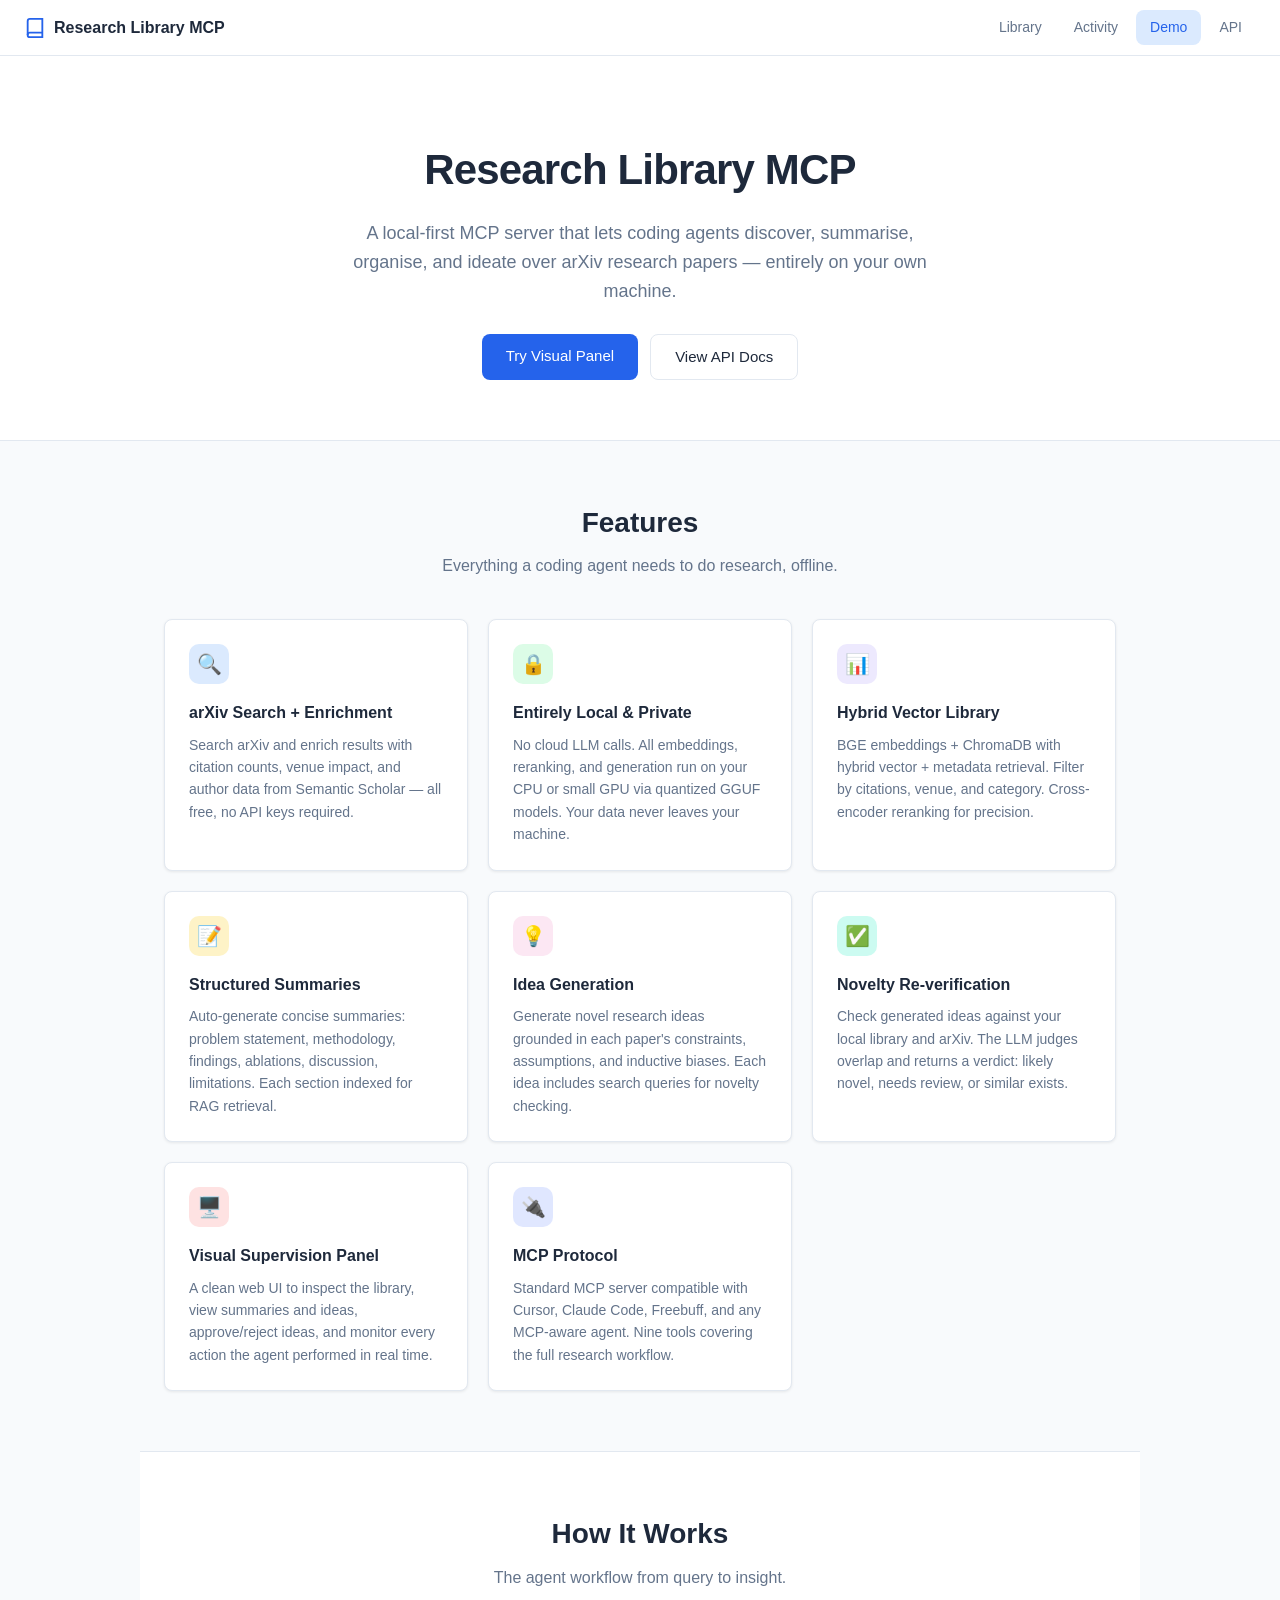
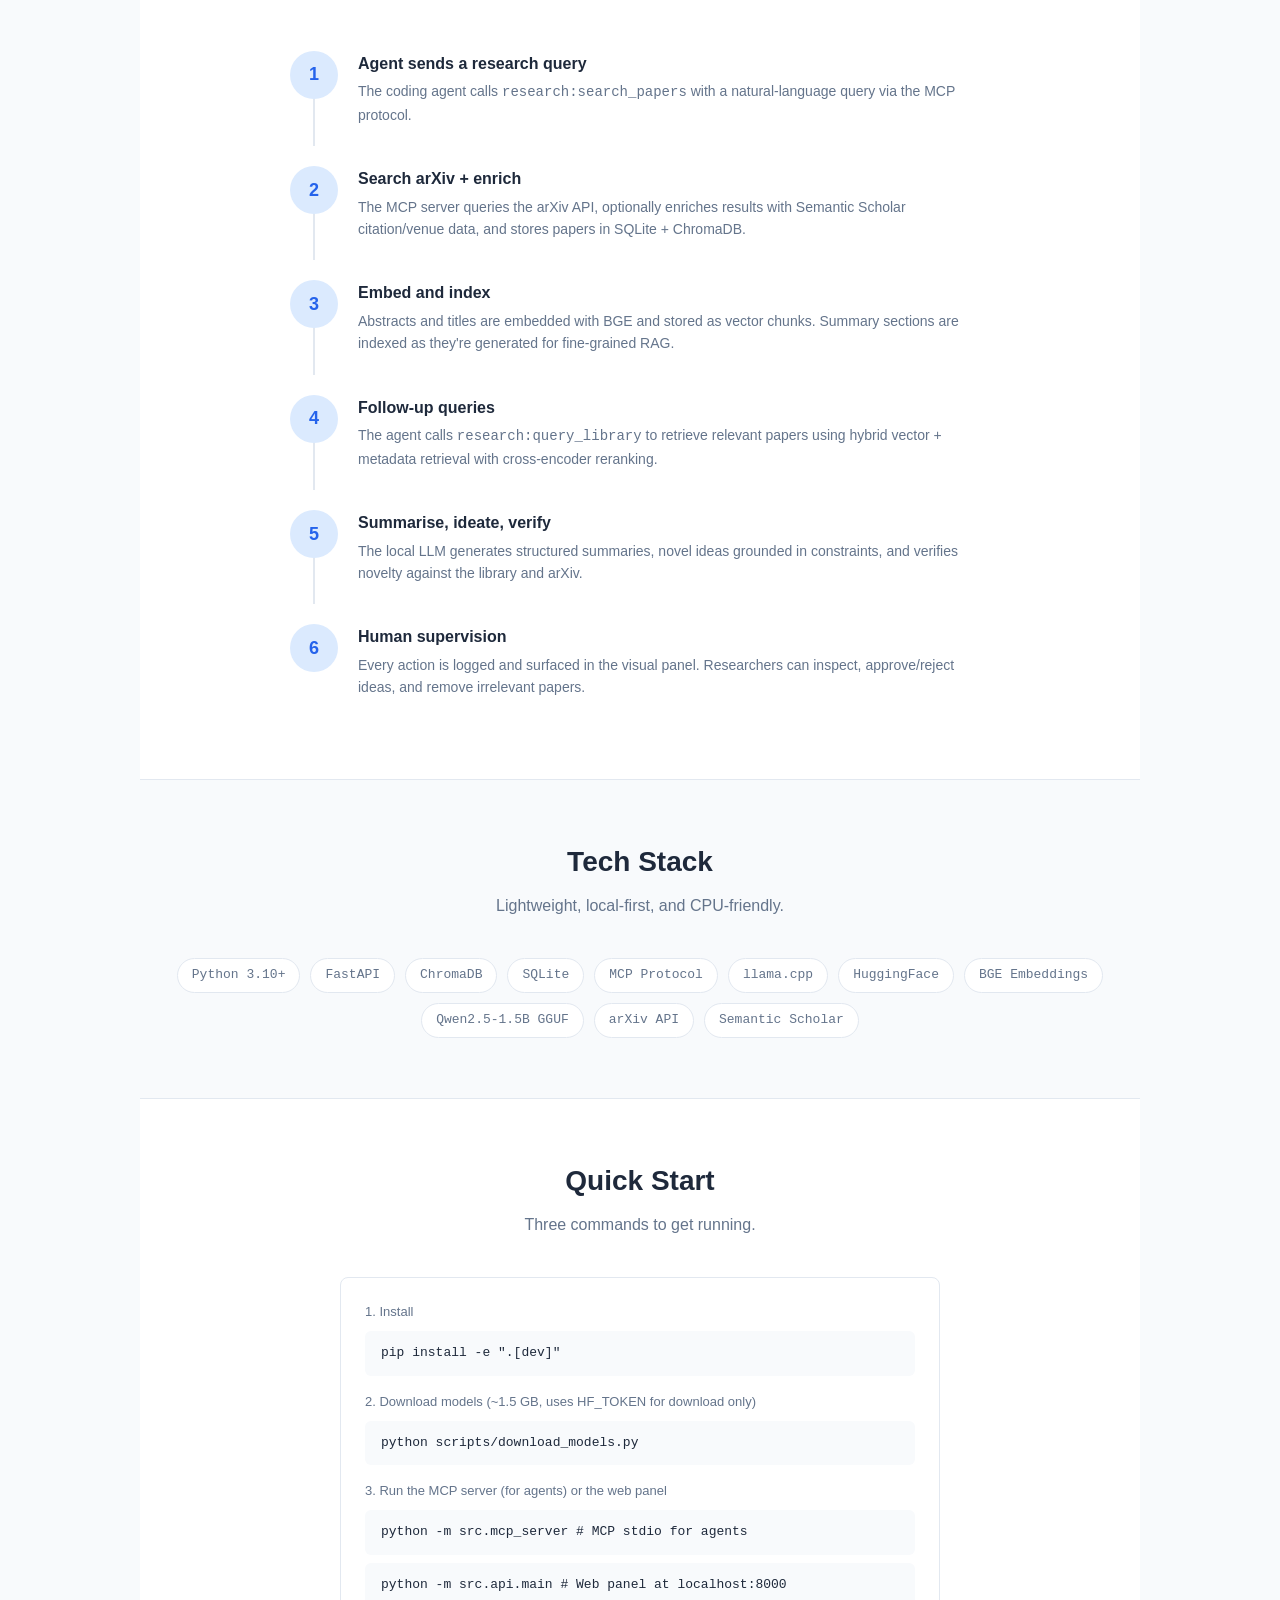
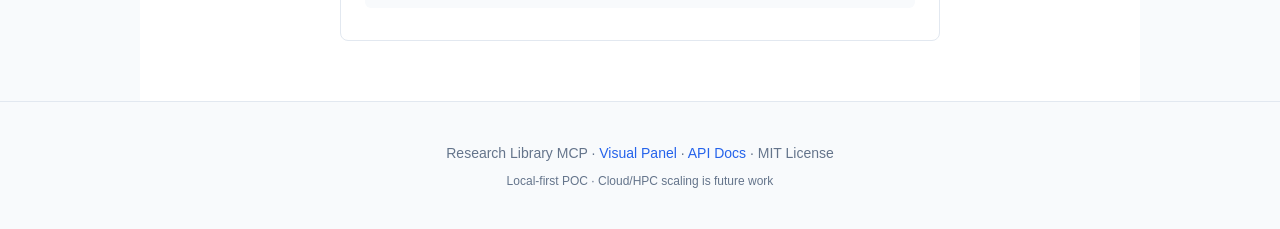
==== src/api/frontend/demo/index.html @ 511973da "M9-M10: smoke tests (gitignored) + demo web page - tests/smoke/test_end_to_end.py: gitignored E2E sm" ====
<!DOCTYPE html>
<html lang="en">
<head>
  <meta charset="UTF-8">
  <meta name="viewport" content="width=device-width, initial-scale=1.0">
  <title>Research Library MCP — Demo</title>
  <style>
    :root {
      --bg: #f8fafc; --surface: #fff; --border: #e2e8f0;
      --text: #1e293b; --muted: #64748b; --primary: #2563eb;
      --primary-hover: #1d4ed8; --primary-light: #dbeafe;
      --success: #16a34a; --success-light: #dcfce7;
      --radius: 8px; --shadow: 0 1px 3px rgba(0,0,0,.08);
      --mono: "SF Mono", Consolas, monospace;
    }
    * { margin:0; padding:0; box-sizing:border-box; }
    body {
      font-family: -apple-system, BlinkMacSystemFont, "Segoe UI", Roboto, sans-serif;
      background: var(--bg); color: var(--text); line-height: 1.6;
    }
    nav {
      display:flex; align-items:center; justify-content:space-between;
      padding: 0 24px; height:56px; background:var(--surface);
      border-bottom:1px solid var(--border); position:sticky; top:0; z-index:100;
    }
    .nav-brand { display:flex; align-items:center; gap:8px; font-weight:700; font-size:16px; }
    .nav-brand svg { width:22px; height:22px; color:var(--primary); }
    .nav-links { display:flex; gap:4px; }
    .nav-links a {
      padding:6px 14px; border-radius:var(--radius); text-decoration:none;
      color:var(--muted); font-size:14px; font-weight:500; transition:all .15s;
    }
    .nav-links a:hover { background:var(--bg); color:var(--text); }
    .nav-links a.active { background:var(--primary-light); color:var(--primary); }

    .hero {
      text-align:center; padding:80px 24px 60px; background:var(--surface);
      border-bottom:1px solid var(--border);
    }
    .hero h1 { font-size:42px; font-weight:800; margin-bottom:16px; letter-spacing:-.02em; }
    .hero p { font-size:18px; color:var(--muted); max-width:600px; margin:0 auto 28px; }
    .hero .cta { display:flex; gap:12px; justify-content:center; }
    .btn {
      padding:10px 24px; border:none; border-radius:var(--radius);
      font-size:15px; font-weight:500; cursor:pointer; transition:all .15s;
      text-decoration:none; display:inline-block;
    }
    .btn-primary { background:var(--primary); color:#fff; }
    .btn-primary:hover { background:var(--primary-hover); }
    .btn-ghost { background:transparent; color:var(--text); border:1px solid var(--border); }
    .btn-ghost:hover { background:var(--bg); }

    .section { max-width:1000px; margin:0 auto; padding:60px 24px; }
    .section h2 { font-size:28px; font-weight:700; margin-bottom:8px; text-align:center; }
    .section .subtitle { text-align:center; color:var(--muted); margin-bottom:40px; font-size:16px; }

    .features-grid {
      display:grid; grid-template-columns:repeat(auto-fill, minmax(280px, 1fr));
      gap:20px;
    }
    .feature-card {
      background:var(--surface); border:1px solid var(--border); border-radius:var(--radius);
      box-shadow:var(--shadow); padding:24px; transition:transform .15s, box-shadow .15s;
    }
    .feature-card:hover { transform:translateY(-2px); box-shadow:0 4px 12px rgba(0,0,0,.10); }
    .feature-card .icon {
      width:40px; height:40px; border-radius:10px; display:flex;
      align-items:center; justify-content:center; font-size:20px; margin-bottom:16px;
    }
    .feature-card h3 { font-size:16px; font-weight:600; margin-bottom:8px; }
    .feature-card p { font-size:14px; color:var(--muted); }

    .workflow { display:flex; flex-direction:column; gap:0; max-width:700px; margin:0 auto; }
    .workflow-step {
      display:flex; gap:20px; padding:20px 0; position:relative;
    }
    .workflow-step:not(:last-child)::after {
      content:""; position:absolute; left:23px; top:60px; bottom:0;
      width:2px; background:var(--border);
    }
    .workflow-num {
      width:48px; height:48px; border-radius:50%; background:var(--primary-light);
      color:var(--primary); display:flex; align-items:center; justify-content:center;
      font-size:18px; font-weight:700; flex-shrink:0; z-index:1;
    }
    .workflow-body h4 { font-size:16px; font-weight:600; margin-bottom:4px; }
    .workflow-body p { font-size:14px; color:var(--muted); }

    .badges { display:flex; gap:10px; flex-wrap:wrap; justify-content:center; }
    .badge {
      padding:6px 14px; border-radius:20px; background:var(--surface);
      border:1px solid var(--border); font-size:13px; font-weight:500;
      color:var(--muted); font-family:var(--mono);
    }

    .quick-start {
      background:var(--surface); border:1px solid var(--border);
      border-radius:var(--radius); padding:24px; max-width:600px; margin:0 auto;
    }
    .quick-start code {
      display:block; font-family:var(--mono); font-size:13px;
      padding:12px 16px; background:var(--bg); border-radius:6px;
      margin:8px 0; overflow-x:auto; color:var(--text);
    }
    .quick-start .label { font-size:13px; color:var(--muted); margin-top:16px; margin-bottom:4px; }
    .quick-start .label:first-child { margin-top:0; }

    footer {
      text-align:center; padding:40px 24px; border-top:1px solid var(--border);
      color:var(--muted); font-size:14px;
    }
    footer a { color:var(--primary); text-decoration:none; }
    footer a:hover { text-decoration:underline; }

    @media (max-width:768px) {
      .hero h1 { font-size:30px; }
      .hero p { font-size:16px; }
      .section { padding:40px 16px; }
    }
  </style>
</head>
<body>

<!-- Nav -->
<nav>
  <div class="nav-brand">
    <svg viewBox="0 0 24 24" fill="none" stroke="currentColor" stroke-width="2">
      <path d="M4 19.5A2.5 2.5 0 016.5 17H20"/><path d="M6.5 2H20v20H6.5A2.5 2.5 0 014 19.5v-15A2.5 2.5 0 016.5 2z"/>
    </svg>
    <span>Research Library MCP</span>
  </div>
  <div class="nav-links">
    <a href="/">Library</a>
    <a href="/activity">Activity</a>
    <a href="/demo" class="active">Demo</a>
    <a href="/docs">API</a>
  </div>
</nav>

<!-- Hero -->
<section class="hero">
  <h1>Research Library MCP</h1>
  <p>A local-first MCP server that lets coding agents discover, summarise, organise, and ideate over arXiv research papers — entirely on your own machine.</p>
  <div class="cta">
    <a href="/" class="btn btn-primary">Try Visual Panel</a>
    <a href="/docs" class="btn btn-ghost">View API Docs</a>
  </div>
</section>

<!-- Features -->
<section class="section">
  <h2>Features</h2>
  <p class="subtitle">Everything a coding agent needs to do research, offline.</p>
  <div class="features-grid">
    <div class="feature-card">
      <div class="icon" style="background:#dbeafe; color:#2563eb;">🔍</div>
      <h3>arXiv Search + Enrichment</h3>
      <p>Search arXiv and enrich results with citation counts, venue impact, and author data from Semantic Scholar — all free, no API keys required.</p>
    </div>
    <div class="feature-card">
      <div class="icon" style="background:#dcfce7; color:#16a34a;">🔒</div>
      <h3>Entirely Local &amp; Private</h3>
      <p>No cloud LLM calls. All embeddings, reranking, and generation run on your CPU or small GPU via quantized GGUF models. Your data never leaves your machine.</p>
    </div>
    <div class="feature-card">
      <div class="icon" style="background:#ede9fe; color:#7c3aed;">📊</div>
      <h3>Hybrid Vector Library</h3>
      <p>BGE embeddings + ChromaDB with hybrid vector + metadata retrieval. Filter by citations, venue, and category. Cross-encoder reranking for precision.</p>
    </div>
    <div class="feature-card">
      <div class="icon" style="background:#fef3c7; color:#d97706;">📝</div>
      <h3>Structured Summaries</h3>
      <p>Auto-generate concise summaries: problem statement, methodology, findings, ablations, discussion, limitations. Each section indexed for RAG retrieval.</p>
    </div>
    <div class="feature-card">
      <div class="icon" style="background:#fce7f3; color:#db2777;">💡</div>
      <h3>Idea Generation</h3>
      <p>Generate novel research ideas grounded in each paper's constraints, assumptions, and inductive biases. Each idea includes search queries for novelty checking.</p>
    </div>
    <div class="feature-card">
      <div class="icon" style="background:#ccfbf1; color:#0d9488;">✅</div>
      <h3>Novelty Re-verification</h3>
      <p>Check generated ideas against your local library and arXiv. The LLM judges overlap and returns a verdict: likely novel, needs review, or similar exists.</p>
    </div>
    <div class="feature-card">
      <div class="icon" style="background:#fee2e2; color:#dc2626;">🖥️</div>
      <h3>Visual Supervision Panel</h3>
      <p>A clean web UI to inspect the library, view summaries and ideas, approve/reject ideas, and monitor every action the agent performed in real time.</p>
    </div>
    <div class="feature-card">
      <div class="icon" style="background:#e0e7ff; color:#4f46e5;">🔌</div>
      <h3>MCP Protocol</h3>
      <p>Standard MCP server compatible with Cursor, Claude Code, Freebuff, and any MCP-aware agent. Nine tools covering the full research workflow.</p>
    </div>
  </div>
</section>

<!-- Workflow -->
<section class="section" style="background:var(--surface); border-top:1px solid var(--border); border-bottom:1px solid var(--border);">
  <h2>How It Works</h2>
  <p class="subtitle">The agent workflow from query to insight.</p>
  <div class="workflow">
    <div class="workflow-step">
      <div class="workflow-num">1</div>
      <div class="workflow-body">
        <h4>Agent sends a research query</h4>
        <p>The coding agent calls <code>research:search_papers</code> with a natural-language query via the MCP protocol.</p>
      </div>
    </div>
    <div class="workflow-step">
      <div class="workflow-num">2</div>
      <div class="workflow-body">
        <h4>Search arXiv + enrich</h4>
        <p>The MCP server queries the arXiv API, optionally enriches results with Semantic Scholar citation/venue data, and stores papers in SQLite + ChromaDB.</p>
      </div>
    </div>
    <div class="workflow-step">
      <div class="workflow-num">3</div>
      <div class="workflow-body">
        <h4>Embed and index</h4>
        <p>Abstracts and titles are embedded with BGE and stored as vector chunks. Summary sections are indexed as they're generated for fine-grained RAG.</p>
      </div>
    </div>
    <div class="workflow-step">
      <div class="workflow-num">4</div>
      <div class="workflow-body">
        <h4>Follow-up queries</h4>
        <p>The agent calls <code>research:query_library</code> to retrieve relevant papers using hybrid vector + metadata retrieval with cross-encoder reranking.</p>
      </div>
    </div>
    <div class="workflow-step">
      <div class="workflow-num">5</div>
      <div class="workflow-body">
        <h4>Summarise, ideate, verify</h4>
        <p>The local LLM generates structured summaries, novel ideas grounded in constraints, and verifies novelty against the library and arXiv.</p>
      </div>
    </div>
    <div class="workflow-step">
      <div class="workflow-num">6</div>
      <div class="workflow-body">
        <h4>Human supervision</h4>
        <p>Every action is logged and surfaced in the visual panel. Researchers can inspect, approve/reject ideas, and remove irrelevant papers.</p>
      </div>
    </div>
  </div>
</section>

<!-- Tech Stack -->
<section class="section">
  <h2>Tech Stack</h2>
  <p class="subtitle">Lightweight, local-first, and CPU-friendly.</p>
  <div class="badges">
    <span class="badge">Python 3.10+</span>
    <span class="badge">FastAPI</span>
    <span class="badge">ChromaDB</span>
    <span class="badge">SQLite</span>
    <span class="badge">MCP Protocol</span>
    <span class="badge">llama.cpp</span>
    <span class="badge">HuggingFace</span>
    <span class="badge">BGE Embeddings</span>
    <span class="badge">Qwen2.5-1.5B GGUF</span>
    <span class="badge">arXiv API</span>
    <span class="badge">Semantic Scholar</span>
  </div>
</section>

<!-- Quick Start -->
<section class="section" style="background:var(--surface); border-top:1px solid var(--border);">
  <h2>Quick Start</h2>
  <p class="subtitle">Three commands to get running.</p>
  <div class="quick-start">
    <div class="label">1. Install</div>
    <code>pip install -e ".[dev]"</code>
    <div class="label">2. Download models (~1.5 GB, uses HF_TOKEN for download only)</div>
    <code>python scripts/download_models.py</code>
    <div class="label">3. Run the MCP server (for agents) or the web panel</div>
    <code>python -m src.mcp_server    # MCP stdio for agents</code>
    <code>python -m src.api.main      # Web panel at localhost:8000</code>
  </div>
</section>

<!-- Footer -->
<footer>
  <p>Research Library MCP &middot; <a href="/">Visual Panel</a> &middot; <a href="/docs">API Docs</a> &middot; MIT License</p>
  <p style="margin-top:8px; font-size:12px;">Local-first POC &middot; Cloud/HPC scaling is future work</p>
</footer>

</body>
</html>
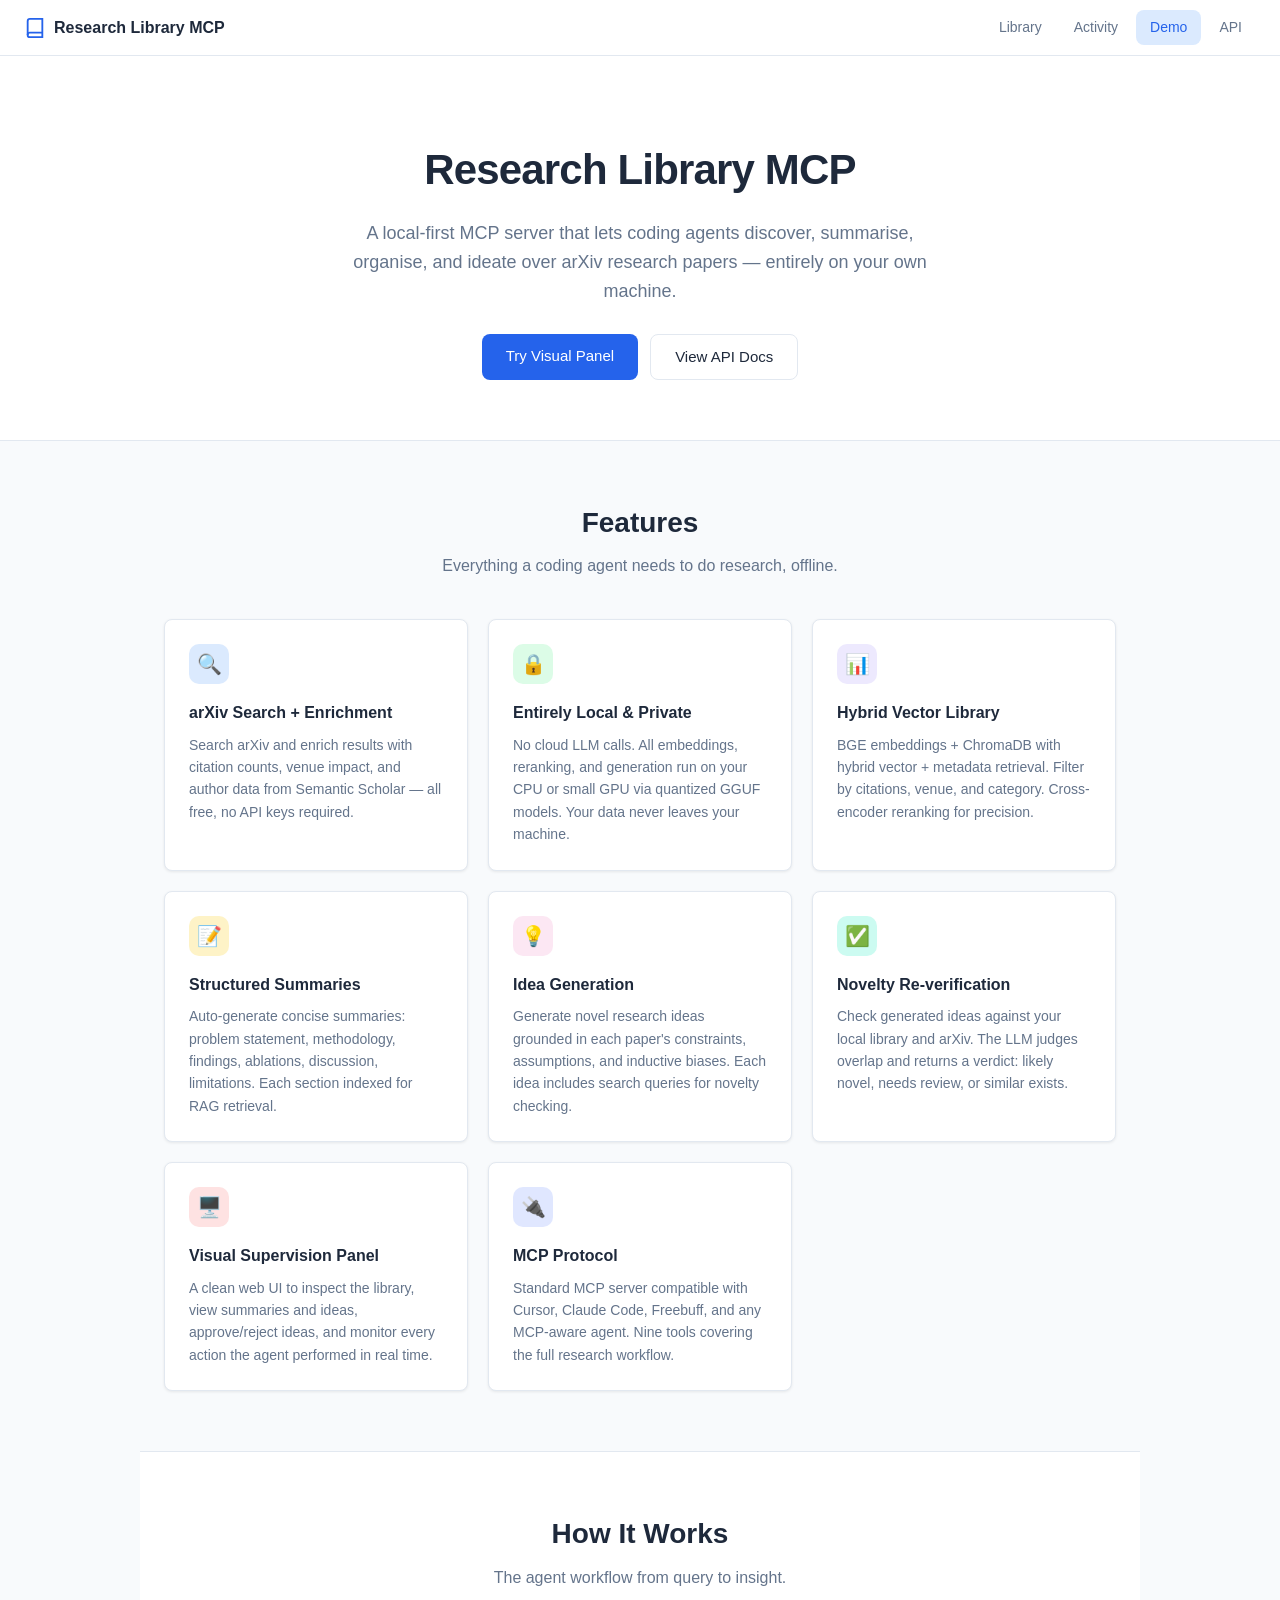
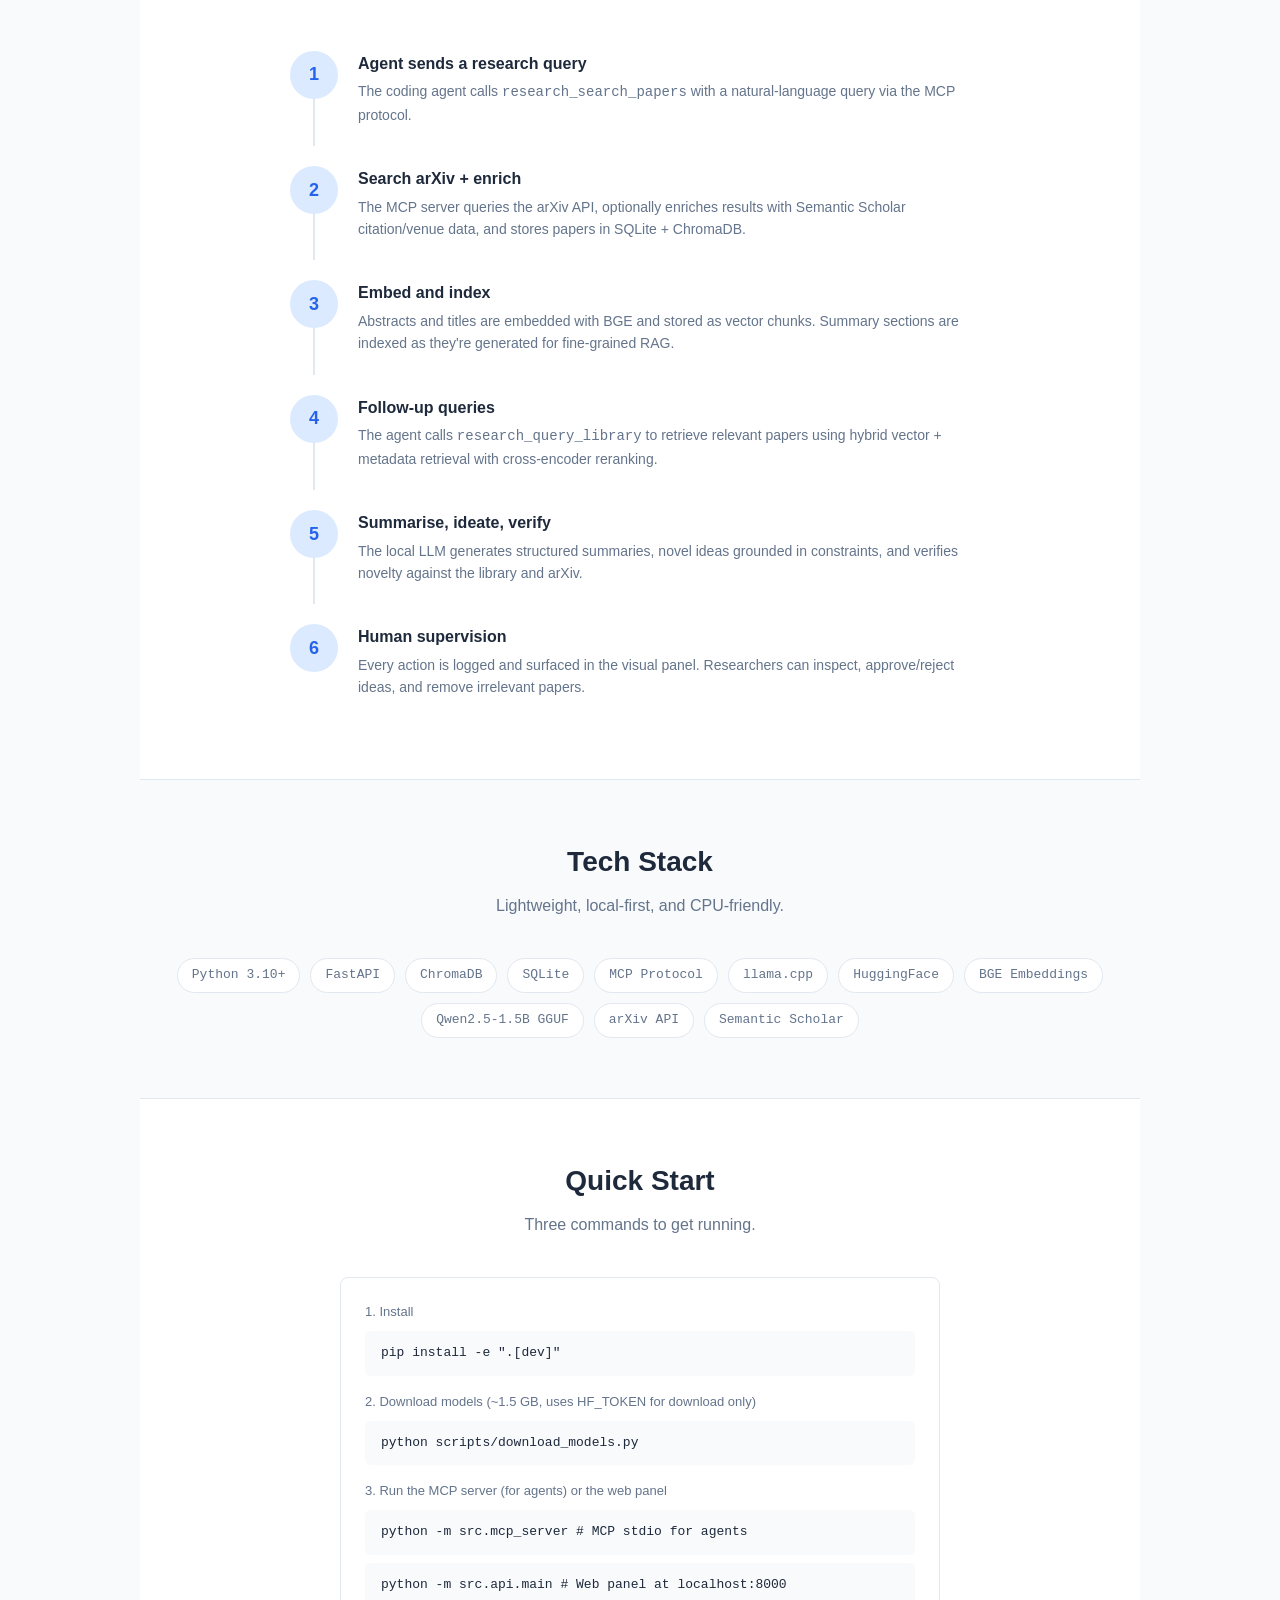
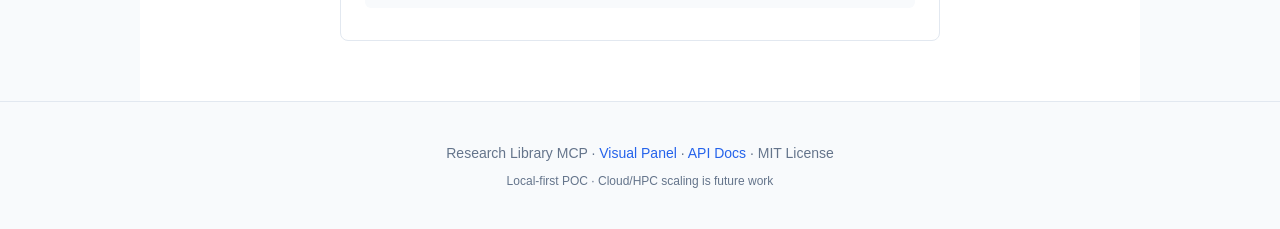
==== commit 8e5db449: "docs: documentation refactor — clean comments, rewrite README - Removed 122 inline comments from 17 " ====
--- a/src/api/frontend/demo/index.html
+++ b/src/api/frontend/demo/index.html
@@ -121,7 +121,6 @@
 </head>
 <body>
 
-<!-- Nav -->
 <nav>
   <div class="nav-brand">
     <svg viewBox="0 0 24 24" fill="none" stroke="currentColor" stroke-width="2">
@@ -137,7 +136,6 @@
   </div>
 </nav>
 
-<!-- Hero -->
 <section class="hero">
   <h1>Research Library MCP</h1>
   <p>A local-first MCP server that lets coding agents discover, summarise, organise, and ideate over arXiv research papers — entirely on your own machine.</p>
@@ -147,7 +145,6 @@
   </div>
 </section>
 
-<!-- Features -->
 <section class="section">
   <h2>Features</h2>
   <p class="subtitle">Everything a coding agent needs to do research, offline.</p>
@@ -195,7 +192,6 @@
   </div>
 </section>
 
-<!-- Workflow -->
 <section class="section" style="background:var(--surface); border-top:1px solid var(--border); border-bottom:1px solid var(--border);">
   <h2>How It Works</h2>
   <p class="subtitle">The agent workflow from query to insight.</p>
@@ -204,7 +200,7 @@
       <div class="workflow-num">1</div>
       <div class="workflow-body">
         <h4>Agent sends a research query</h4>
-        <p>The coding agent calls <code>research:search_papers</code> with a natural-language query via the MCP protocol.</p>
+        <p>The coding agent calls <code>research_search_papers</code> with a natural-language query via the MCP protocol.</p>
       </div>
     </div>
     <div class="workflow-step">
@@ -225,7 +221,7 @@
       <div class="workflow-num">4</div>
       <div class="workflow-body">
         <h4>Follow-up queries</h4>
-        <p>The agent calls <code>research:query_library</code> to retrieve relevant papers using hybrid vector + metadata retrieval with cross-encoder reranking.</p>
+        <p>The agent calls <code>research_query_library</code> to retrieve relevant papers using hybrid vector + metadata retrieval with cross-encoder reranking.</p>
       </div>
     </div>
     <div class="workflow-step">
@@ -245,7 +241,6 @@
   </div>
 </section>
 
-<!-- Tech Stack -->
 <section class="section">
   <h2>Tech Stack</h2>
   <p class="subtitle">Lightweight, local-first, and CPU-friendly.</p>
@@ -264,7 +259,6 @@
   </div>
 </section>
 
-<!-- Quick Start -->
 <section class="section" style="background:var(--surface); border-top:1px solid var(--border);">
   <h2>Quick Start</h2>
   <p class="subtitle">Three commands to get running.</p>
@@ -279,7 +273,6 @@
   </div>
 </section>
 
-<!-- Footer -->
 <footer>
   <p>Research Library MCP &middot; <a href="/">Visual Panel</a> &middot; <a href="/docs">API Docs</a> &middot; MIT License</p>
   <p style="margin-top:8px; font-size:12px;">Local-first POC &middot; Cloud/HPC scaling is future work</p>
